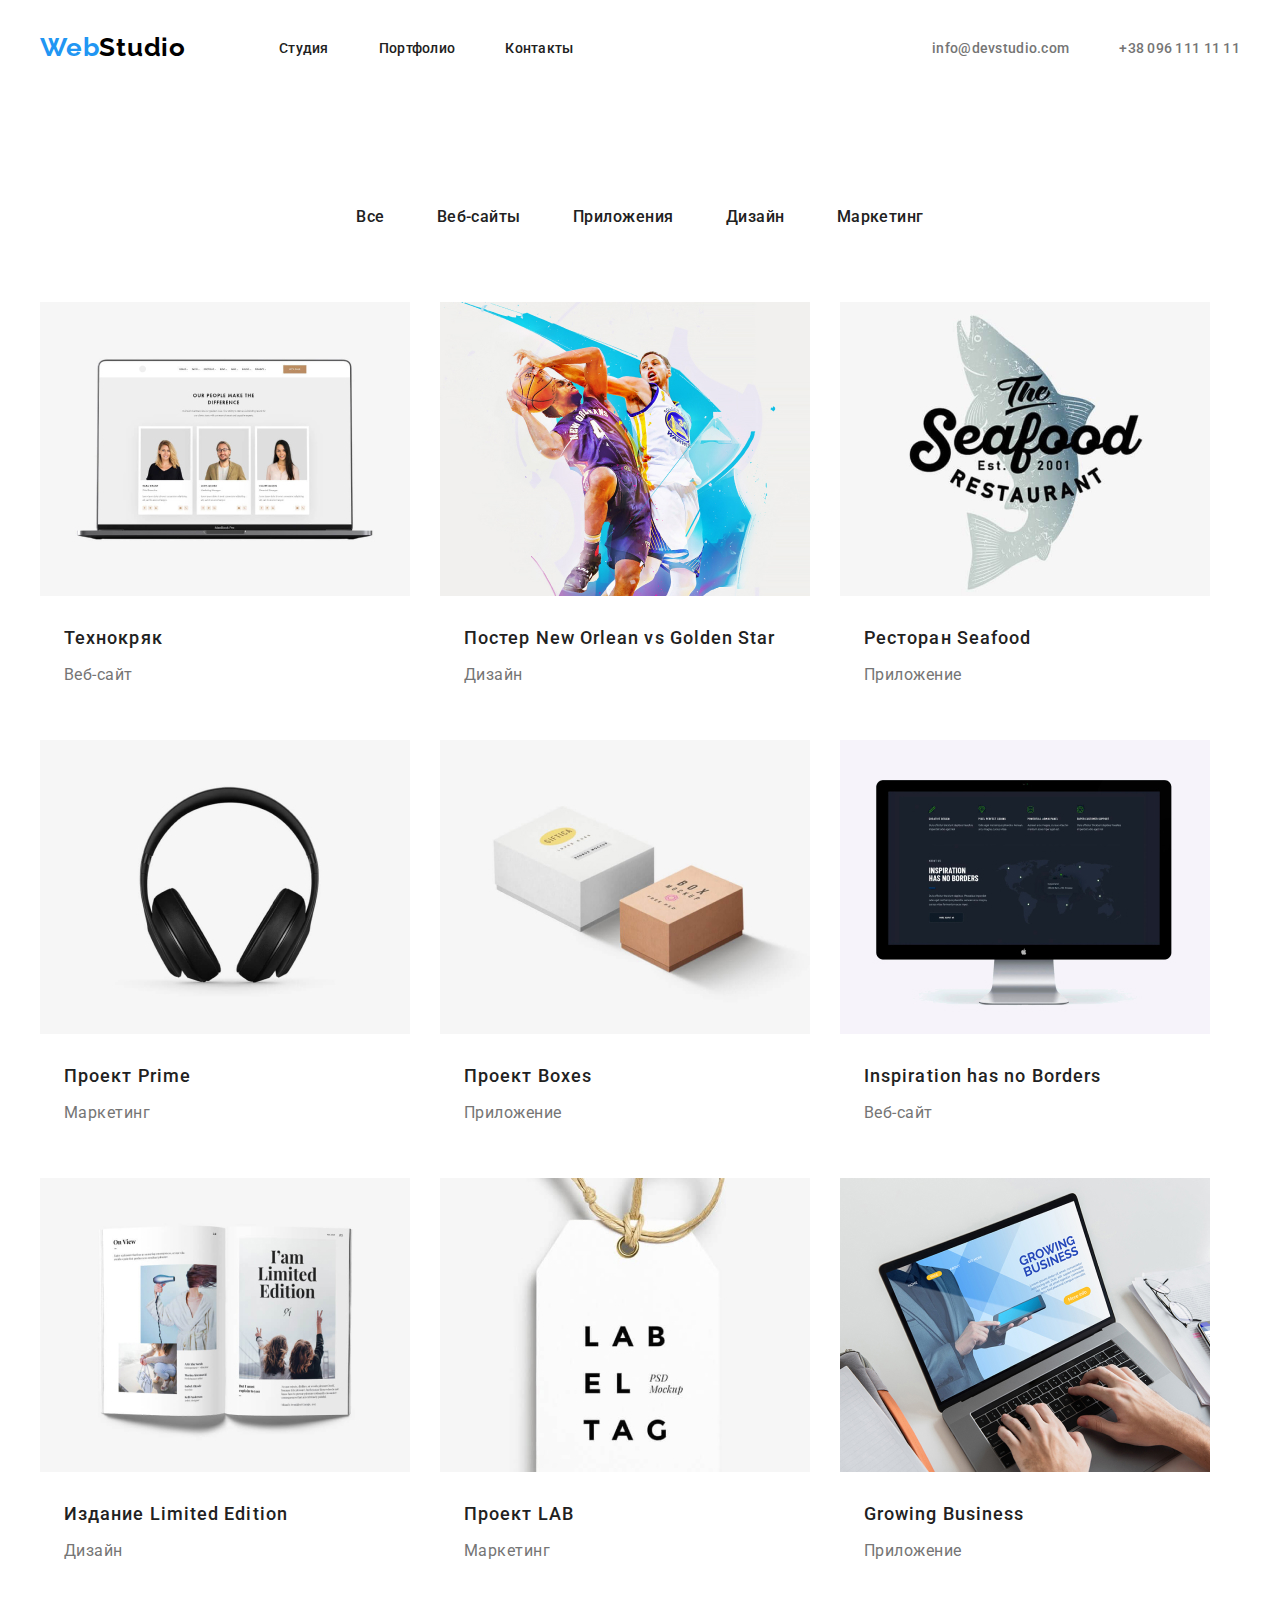
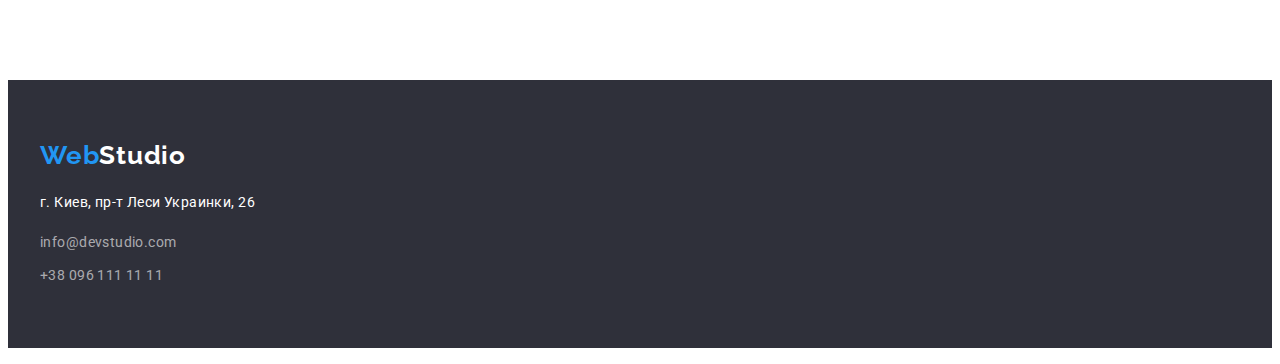
==== portfolio.html @ b4b5eb84 "Start" ====
<!DOCTYPE html>
<html lang="ru">

<head>
    <meta charset="UTF-8">
    <meta name="viewport" content="width=device-width, initial-scale=1.0">
    <title>Портфолио</title>
<link rel="preconnect" href="https://fonts.gstatic.com">
<link rel="preconnect" href="https://fonts.gstatic.com">
<link href="https://fonts.googleapis.com/css2?family=Raleway:wght@700&family=Roboto:wght@400;500;700;900&display=swap"
    rel="stylesheet">
<link rel="stylesheet" href="https://cdnjs.cloudflare.com/ajax/libs/modern-normalize/1.0.0/modern-normalize.min.css"
    integrity="sha512-ISS7cAi1PEhQ8jnbJpJZMd29NlhNj4AWYyLOSp2CE/CsHxTCu+r+t0D2yoJudVrd0/8fTVPUVDzY5Tvli75u/g=="
    crossorigin="anonymous" />
<link rel="stylesheet" href="./style.css">
</head>
<body>
    <header class="header">
        <div class="container">
        <!--logo-->
        <nav class="navigation">
            <a class="logo" lang="en" href="./index.html"><span class="logo-blue">Web</span>Studio</a>
            <ul class="nav-list">
                <li class="nav-list-item list">
                    <a class="nav-list-link link" href="./index.html">Студия</a>
                </li>
                <li class="nav-list-item list">
                    <a class="nav-list-link link" href="./portfolio.html">Портфолио</a>
                </li>
                <li class="nav-list-item list">
                    <a class="nav-list-link link" href="#">Контакты</a>
                </li>
            </ul>
        </nav>
        <!--contacts top-->
        <a class="contacts-list-link link mail" href="mailto:info@devstudio.com">info@devstudio.com</a>
        <a class="contacts-list-link link tel" href="tel:+380961111111">+38 096 111 11 11</a>
        </div>
    </header>
    <main>      
        <section class="section-portfolio">
            <div class="container">
            <!--Navigation-portfolio-->
            <ul class="portfolio-nav-list list">
                <li class="portfolio-nav-list-item">
                    <button class="nav-portfolio-btn">Все</button>
                </li>
                <li class="portfolio-nav-list-item">
                    <button class="nav-portfolio-btn">Веб-сайты</button>
                </li>
                <li class="portfolio-nav-list-item">
                    <button class="nav-portfolio-btn">Приложения</button>
                </li>
                <li class="portfolio-nav-list-item">
                    <button class="nav-portfolio-btn">Дизайн</button>
                </li>
                <li class="portfolio-nav-list-item">
                    <button class="nav-portfolio-btn">Маркетинг</button>
                </li>
            </ul>
            <!--img-links-portfolio-->
            <ul class="porfolio-img-list list">
                <li class="portfolio-img-list-item">
                    <a class="portfolio-img-links" href="#"><img width="370" height="294" src="./images_portfolio/img.jpg" alt="Технокряк"></a>
                    <p class="project-tittle">Технокряк</p>
                    <p class="project-mini-desc">Веб-сайт</p>
                </li>
               <li class="portfolio-img-list-item">
                    <a class="portfolio-img-links" href="#"><img width="370" height="294" src="./images_portfolio/img-1.jpg" alt="Постер New Orlean vs Golden Star"></a>
                    <p class="project-tittle">Постер New Orlean vs Golden Star</p>
                    <p class="project-mini-desc">Дизайн</p>
                </li>
               <li class="portfolio-img-list-item">
                    <a class="portfolio-img-links" href="#"><img width="370" height="294" src="./images_portfolio/img-2.jpg" alt="Ресторан Seafood"></a>
                    <p class="project-tittle" >Ресторан Seafood</p>
                    <p class="project-mini-desc">Приложение</p>
                </li>
               <li class="portfolio-img-list-item">
                    <a class="portfolio-img-links" href="#"><img width="370" height="294" src="./images_portfolio/img-3.jpg" alt="Проект Prime"></a>
                    <p class="project-tittle" >Проект Prime</p>
                    <p class="project-mini-desc">Маркетинг</p>
                </li>
               <li class="portfolio-img-list-item">
                    <a class="portfolio-img-links" href="#"><img width="370" height="294" src="./images_portfolio/img-4.jpg" alt="Проект Boxes"></a>
                    <p class="project-tittle" >Проект Boxes</p>
                    <p class="project-mini-desc">Приложение</p>
                </li>
               <li class="portfolio-img-list-item">
                    <a class="portfolio-img-links" href="#"><img width="370" height="294" src="./images_portfolio/img-5.jpg" alt="Inspiration has no Borders"></a>
                    <p class="project-tittle" >Inspiration has no Borders</p>
                    <p class="project-mini-desc">Веб-сайт</p>
                </li>
               <li class="portfolio-img-list-item">
                    <a class="portfolio-img-links" href="#"><img width="370" height="294" src="./images_portfolio/img-6.jpg" alt="Издание Limited Edition"></a>
                    <p class="project-tittle" >Издание Limited Edition</p>
                    <p class="project-mini-desc">Дизайн</p>
                </li>
               <li class="portfolio-img-list-item">
                    <a class="portfolio-img-links" href="#"><img width="370" height="294" src="./images_portfolio/img-7.jpg" alt="Проект LAB"></a>
                    <p class="project-tittle" >Проект LAB</p>
                    <p class="project-mini-desc">Маркетинг</p>
                </li>
               <li class="portfolio-img-list-item">
                    <a class="portfolio-img-links" href="#"><img width="370" height="294" src="./images_portfolio/img-8.jpg" alt="Growing Business"></a>
                    <p class="project-tittle" >Growing Business</p>
                    <p class="project-mini-desc">Приложение</p>
                </li>
           </ul>
        </div>
        </section>
    </main>
    <footer class="footer">
        <div class="container">
        <!--logo-->
        <a class="logo logo-on-black" lang="en" href="index.html"><span class="logo-blue">Web</span>Studio</a>
        <address class="adress">
            <a class="adress" target="_blank" href="https://goo.gl/maps/gsi33htadUd1G5fJ9">г. Киев, пр-т Леси Украинки,
                26</a>
        </address>
        <!--contacts-->
        <ul class="list">
            <li class="contacts-footer-item"><a class="contacts-footer-link link" href="mailto:info@devstudio.com">info@devstudio.com</a></li>
            <li class="contacts-footer-item"><a class="contacts-footer-link link" href="tel:+380961111111">+38 096 111 11 11</a></li>
        </ul>
        </div>
    </footer>
    </body>
    </html>
---- style.css ----
body {
  font-family: "Raleway", sans-serif;
  font-family: "Roboto", sans-serif;
}

.container {
  width: 1200px;
  margin: 0 auto;
  padding: 0 15px;
}

.list {
  list-style-type: none; /* Убираем маркеры */
}

.link {
  text-decoration: none;
}

ul {
  margin-left: 0; /* Отступ слева в браузере IE и Opera */
  padding-left: 0; /* Отступ слева в браузере Firefox, Safari, Chrome */
}

.logo {
  font-family: Raleway;
  font-style: normal;
  font-weight: 700;
  font-size: 26px;
  line-height: 1.192;
  /* identical to box height */

  letter-spacing: 0.03em;
  text-decoration: none;
  color: #000000;
}

.logo-blue {
  font-family: Raleway;
  font-style: normal;
  font-weight: 700;
  font-size: 26px;
  line-height: 1.192;
  /* identical to box height */

  letter-spacing: 0.03em;
  color: #2196f3;
  text-decoration: none;
}

/* HEADER */

.nav-list-link {
  text-decoration: none;
  font-family: Roboto;
  font-style: normal;
  font-weight: 500;
  font-size: 14px;
  line-height: 1.142;
  letter-spacing: 0.02em;

  color: #212121;
}

.nav-list-link:hover,
.nav-list-link:focus {
  color: #2196f3;
}

.contacts-list-link {
  text-decoration: none;
  font-family: Roboto;
  font-style: normal;
  font-weight: 500;
  font-size: 14px;
  line-height: 1.142;
  letter-spacing: 0.02em;

  color: #757575;
}

.contacts-list-link:hover,
.contacts-list-link:focus {
  color: #2196f3;
}

.logo {
  padding-top: 24px;
  padding-bottom: 25px;
}

.header .container {
  display: flex;
  align-items: center;
}

.navigation {
  display: flex;
  align-items: center;
}
.logo {
  margin-right: 93px;
}

.nav-list {
  display: flex;
  align-items: center;
}

.nav-list-item:not(:last-child) {
  margin-right: 50px;
}

.tel {
  margin-left: 50px;
  margin-right: 0px;
}

.mail {
  margin-left: auto;
}

/* END HEADER */

/* FOOTER */

.footer {
  background: #2f303a;
}

.logo-on-black {
  color: #ffffff;
  padding-top: 60px;
  padding-bottom: 20px;
  display: block;
}

.adress {
  text-decoration: none;
  font-family: Roboto;
  font-style: normal;
  font-weight: normal;
  font-size: 14px;
  line-height: 1.714;
  /* or 171% */

  letter-spacing: 0.03em;

  color: #ffffff;
}

.contacts-footer-link {
  text-decoration: none;
  font-family: Roboto;
  font-style: normal;
  font-weight: normal;
  font-size: 14px;
  line-height: 1.714;
  /* or 171% */

  letter-spacing: 0.03em;

  color: rgba(255, 255, 255, 0.6);
}

.adress {
  margin-bottom: 9px;
  display: block;
}

.contacts-footer-item:not(:last-child) {
  margin-bottom: 9px;
}

.contacts-footer-item:last-child {
  padding-bottom: 60px;
}

/*  END FOOTER */

/* Portfolio page */

/* Portfolio section navigation */

.nav-portfolio-btn {
  font-family: Roboto;
  font-style: normal;
  font-weight: 500;
  font-size: 16px;
  line-height: 1.625;
  /* identical to box height, or 162% */

  text-align: center;
  letter-spacing: 0.03em;

  color: #212121;
  border: none;
  background-color: transparent;
  cursor: pointer;

  padding: 6px 22px;
  margin-top: 94px;
  margin-bottom: 50px;
}

.nav-portfolio-btn:hover,
.nav-portfolio-btn:focus {
  color: #ffffff;
  background: #2196f3;
  /* shadow-middle */

  box-shadow: 0px 3px 1px rgba(0, 0, 0, 0.1), 0px 1px 2px rgba(0, 0, 0, 0.08),
    0px 2px 2px rgba(0, 0, 0, 0.12);
  border-radius: 4px;
}

.portfolio-nav-list {
  display: flex;
  justify-content: center;
}

.portfolio-nav-list-item:not(:last-child) {
  margin-right: 8px;
}

/* End portfolio section navigation */

/* img-links-portfolio */

.porfolio-img-list {
  display: flex;
  flex-wrap: wrap;
  margin: -15px;
}

.portfolio-img-list-item {
  margin: 15px;
}

.project-tittle {
  font-family: Roboto;
  font-style: normal;
  font-weight: 500;
  font-size: 18px;
  line-height: 2;
  /* identical to box height, or 200% */

  letter-spacing: 0.06em;

  color: #212121;

  margin: 20px 24px 4px;
}

.project-mini-desc {
  font-family: Roboto;
  font-style: normal;
  font-weight: 400;
  font-size: 16px;
  line-height: 1.875;
  /* identical to box height, or 187% */

  letter-spacing: 0.03em;

  color: #757575;

  margin: 0 24px 20px;
}

.section-portfolio {
  margin-bottom: 94px;
}

/* End img-links-portfolio */

/* End Portfolio page */

/* Main page */

/* HERO */

.section-hero {
  background: #2f303a;
  height: 600px;
}

.hero-tittle {
  font-family: Roboto;
  font-style: normal;
  font-weight: 900;
  font-size: 44px;
  line-height: 1.363;
  /* or 136% */

  text-align: center;
  letter-spacing: 0.06em;
  text-transform: uppercase;

  color: #ffffff;

  width: 696px;
}

.section-hero .container {
  display: flex;
  align-items: center;
  flex-direction: column;
  height: 600px;
  justify-content: center;
}

.hero-btn {
  font-family: Roboto;
  font-style: normal;
  font-weight: 700;
  font-size: 16px;
  line-height: 1.875;
  /* identical to box height, or 187% */

  display: flex;
  align-items: center;
  text-align: center;
  letter-spacing: 0.06em;

  color: #ffffff;

  padding: 10px 32px;

  background: #f5f4fa;
  border-radius: 4px;
  cursor: pointer;
  border: transparent;

  background: #2196f3;
  box-shadow: 0px 4px 4px rgba(0, 0, 0, 0.15);
  border-radius: 4px;
}

/* END HERO */

/* Properties */

.properties-list {
  display: flex;
  margin: -15px;
}

.properties-list-item {
  margin: 15px;
  width: 270px;
  padding-top: 94px;
  padding-bottom: 94px;
}
.prop-tittle {
  font-family: Roboto;
  font-style: normal;
  font-weight: bold;
  font-size: 14px;
  line-height: 1.142;
  letter-spacing: 0.03em;
  text-transform: uppercase;

  color: #212121;
}

.prop-desc {
  font-family: Roboto;
  font-style: normal;
  font-weight: normal;
  font-size: 14px;
  line-height: 1.714;
  /* or 171% */

  letter-spacing: 0.03em;

  color: #757575;
}

/* End Properties */

/* What we are doing */

.what-we-are-doing-list {
  display: flex;
  margin: -15px;
}

.tittle {
  font-family: Roboto;
  font-style: normal;
  font-weight: 700;
  font-size: 36px;
  line-height: 1.166;
  text-align: center;
  letter-spacing: 0.03em;

  color: #212121;
}

.what-we-are-doing-tittle {
  padding-bottom: 50px;
}

.what-we-are-doing-item {
  margin: 15px;
}

/* End What we are doing */

/* Our team */

.our-team-tittle {
  padding-top: 188px;
  padding-bottom: 50px;
}

.our-team-list {
  display: flex;
  margin: -15px -15px 79px -15px;
}

.our-team-list-item {
  margin: 15px;

  background: #ffffff;
  /* material shadow v1 */

  box-shadow: 0px 1px 3px rgba(0, 0, 0, 0.12), 0px 1px 1px rgba(0, 0, 0, 0.14),
    0px 2px 1px rgba(0, 0, 0, 0.2);
  border-radius: 0px 0px 4px 4px;
}

.people-name {
  font-family: Roboto;
  font-style: normal;
  font-weight: 500;
  font-size: 16px;
  line-height: 1.187;
  /* identical to box height */

  text-align: center;
  letter-spacing: 0.03em;

  color: #212121;

  padding-top: 30px;
  padding-bottom: 10px;
}

.people-desc {
  font-family: Roboto;
  font-style: normal;
  font-weight: 500;
  font-size: 16px;
  line-height: 1.187;
  /* identical to box height */

  text-align: center;
  letter-spacing: 0.03em;

  color: #757575;

  padding-bottom: 30px;
}

/* End Our team */

/* End Main page */
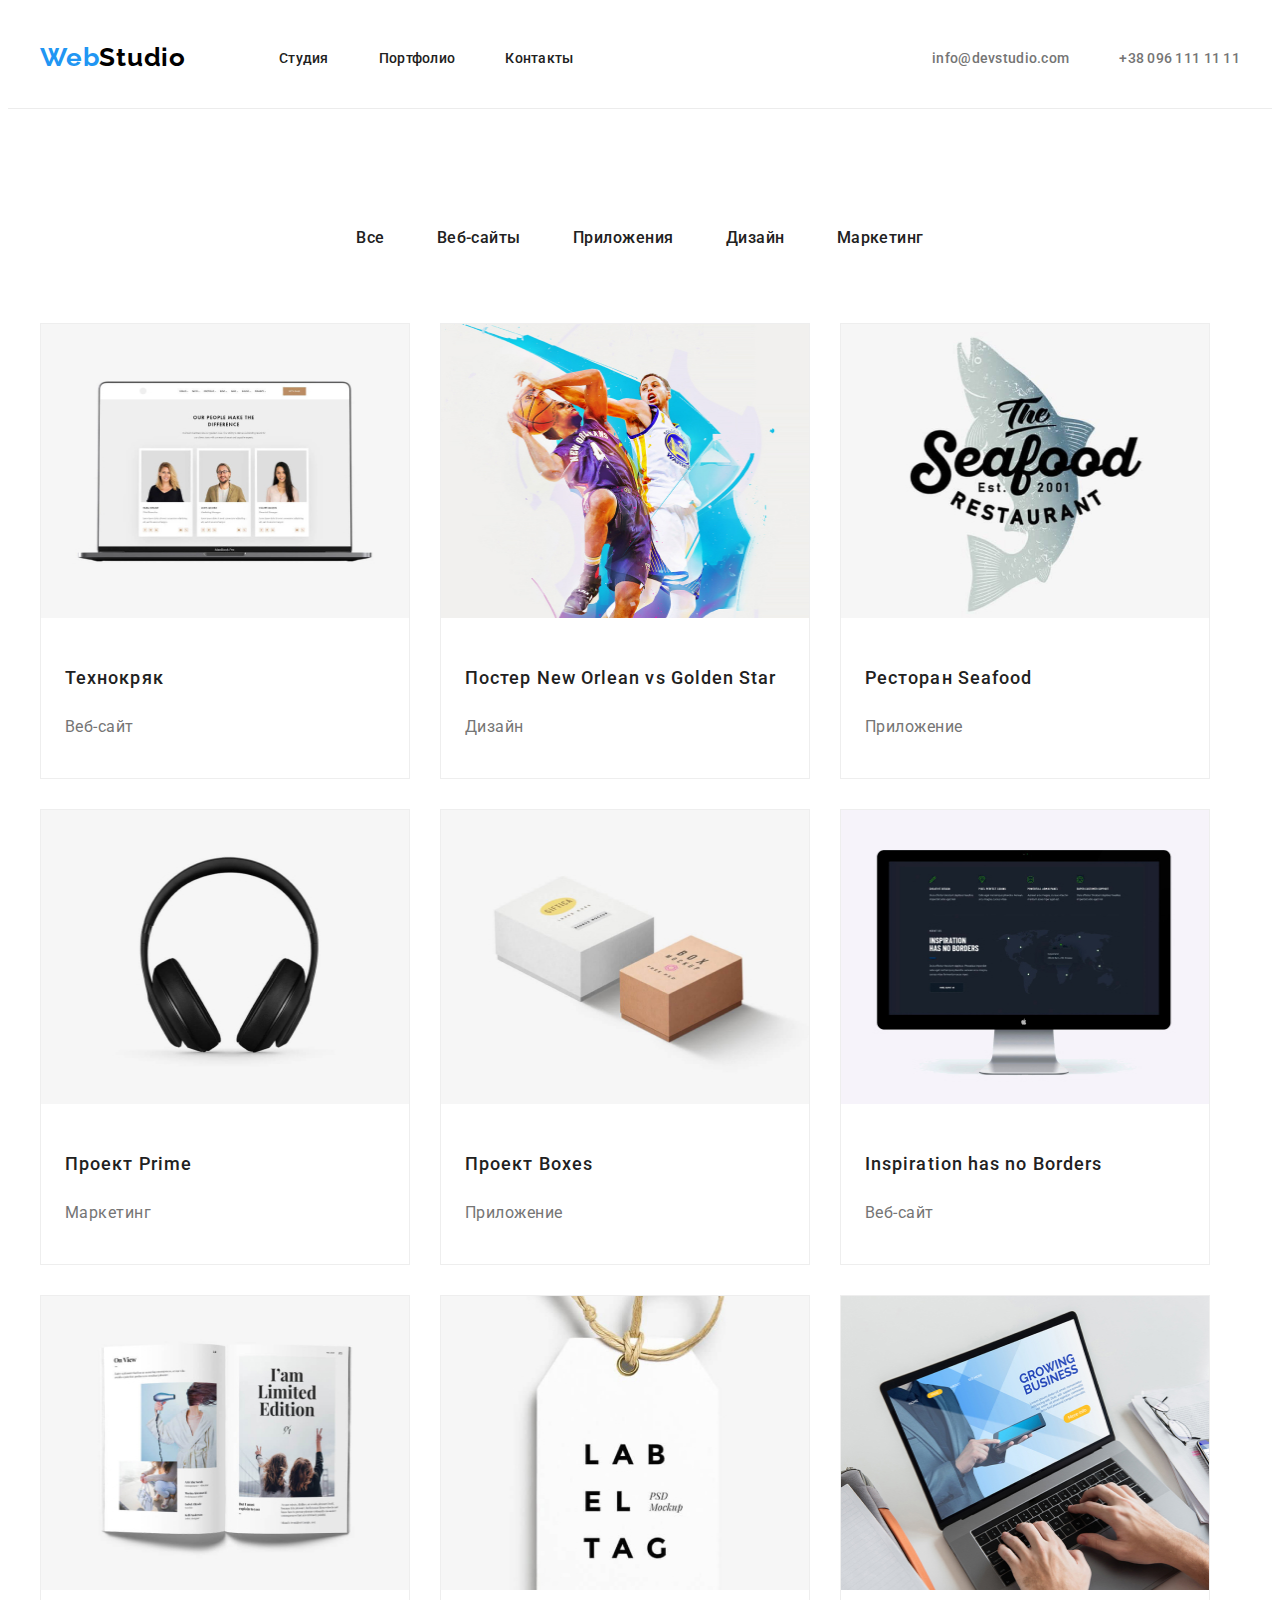
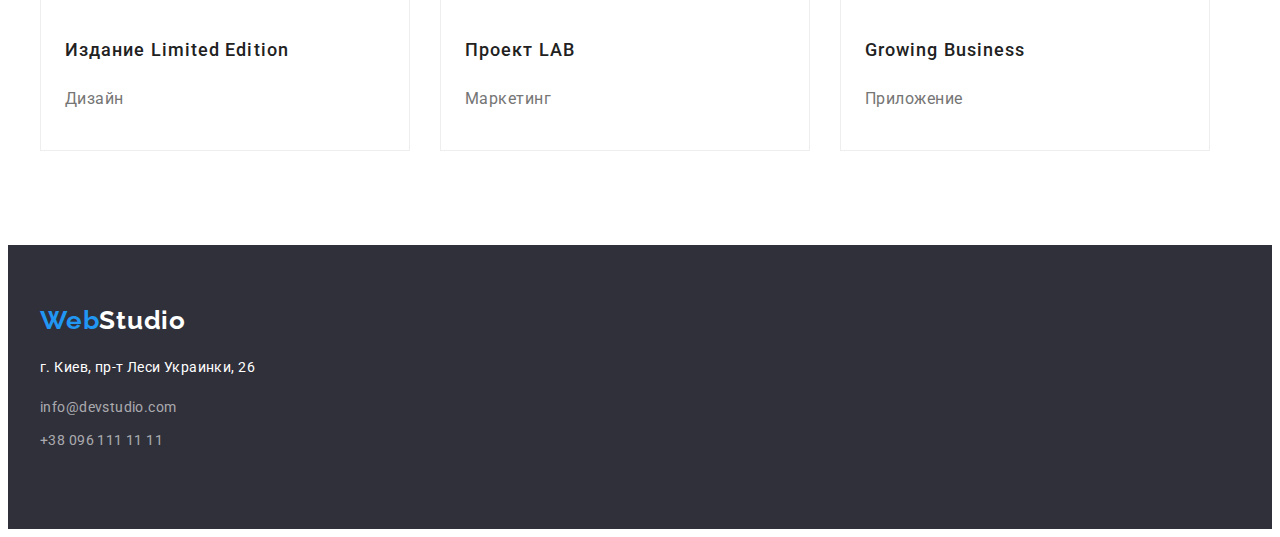
==== commit 550e3b7a: "start oafter resumbited 3rd HW" ====
--- a/portfolio.html
+++ b/portfolio.html
@@ -61,49 +61,67 @@
             <!--img-links-portfolio-->
             <ul class="porfolio-img-list list">
                 <li class="portfolio-img-list-item">
-                    <a class="portfolio-img-links" href="#"><img width="370" height="294" src="./images_portfolio/img.jpg" alt="Технокряк"></a>
-                    <p class="project-tittle">Технокряк</p>
-                    <p class="project-mini-desc">Веб-сайт</p>
+                    <a class="portfolio-img-links" href="#"><img width="368" height="294" src="./images_portfolio/img.jpg" alt="Технокряк"></a>
+                    <div class="project-box">
+                        <p class="project-tittle">Технокряк</p>
+                        <p class="project-mini-desc">Веб-сайт</p>
+                    </div>
                 </li>
                <li class="portfolio-img-list-item">
-                    <a class="portfolio-img-links" href="#"><img width="370" height="294" src="./images_portfolio/img-1.jpg" alt="Постер New Orlean vs Golden Star"></a>
-                    <p class="project-tittle">Постер New Orlean vs Golden Star</p>
-                    <p class="project-mini-desc">Дизайн</p>
+                    <a class="portfolio-img-links" href="#"><img width="368" height="294" src="./images_portfolio/img-1.jpg" alt="Постер New Orlean vs Golden Star"></a>
+                    <div class="project-box">
+                        <p class="project-tittle">Постер New Orlean vs Golden Star</p>
+                        <p class="project-mini-desc">Дизайн</p>
+                    </div>
                 </li>
                <li class="portfolio-img-list-item">
-                    <a class="portfolio-img-links" href="#"><img width="370" height="294" src="./images_portfolio/img-2.jpg" alt="Ресторан Seafood"></a>
-                    <p class="project-tittle" >Ресторан Seafood</p>
-                    <p class="project-mini-desc">Приложение</p>
+                    <a class="portfolio-img-links" href="#"><img width="368" height="294" src="./images_portfolio/img-2.jpg" alt="Ресторан Seafood"></a>
+                    <div class="project-box">
+                        <p class="project-tittle" >Ресторан Seafood</p>
+                        <p class="project-mini-desc">Приложение</p>
+                    </div>
                 </li>
                <li class="portfolio-img-list-item">
-                    <a class="portfolio-img-links" href="#"><img width="370" height="294" src="./images_portfolio/img-3.jpg" alt="Проект Prime"></a>
-                    <p class="project-tittle" >Проект Prime</p>
-                    <p class="project-mini-desc">Маркетинг</p>
+                    <a class="portfolio-img-links" href="#"><img width="368" height="294" src="./images_portfolio/img-3.jpg" alt="Проект Prime"></a>
+                    <div class="project-box"> 
+                        <p class="project-tittle" >Проект Prime</p>
+                        <p class="project-mini-desc">Маркетинг</p>
+                    </div>
                 </li>
                <li class="portfolio-img-list-item">
-                    <a class="portfolio-img-links" href="#"><img width="370" height="294" src="./images_portfolio/img-4.jpg" alt="Проект Boxes"></a>
-                    <p class="project-tittle" >Проект Boxes</p>
-                    <p class="project-mini-desc">Приложение</p>
+                    <a class="portfolio-img-links" href="#"><img width="368" height="294" src="./images_portfolio/img-4.jpg" alt="Проект Boxes"></a>
+                    <div class="project-box">
+                        <p class="project-tittle" >Проект Boxes</p>
+                        <p class="project-mini-desc">Приложение</p>
+                    </div>
                 </li>
                <li class="portfolio-img-list-item">
-                    <a class="portfolio-img-links" href="#"><img width="370" height="294" src="./images_portfolio/img-5.jpg" alt="Inspiration has no Borders"></a>
-                    <p class="project-tittle" >Inspiration has no Borders</p>
-                    <p class="project-mini-desc">Веб-сайт</p>
+                    <a class="portfolio-img-links" href="#"><img width="368" height="294" src="./images_portfolio/img-5.jpg" alt="Inspiration has no Borders"></a>
+                    <div class="project-box">
+                        <p class="project-tittle" >Inspiration has no Borders</p>
+                        <p class="project-mini-desc">Веб-сайт</p>
+                    </div>
                 </li>
                <li class="portfolio-img-list-item">
-                    <a class="portfolio-img-links" href="#"><img width="370" height="294" src="./images_portfolio/img-6.jpg" alt="Издание Limited Edition"></a>
-                    <p class="project-tittle" >Издание Limited Edition</p>
-                    <p class="project-mini-desc">Дизайн</p>
+                    <a class="portfolio-img-links" href="#"><img width="368" height="294" src="./images_portfolio/img-6.jpg" alt="Издание Limited Edition"></a>
+                    <div class="project-box">
+                        <p class="project-tittle" >Издание Limited Edition</p>
+                        <p class="project-mini-desc">Дизайн</p>
+                    </div>
                 </li>
                <li class="portfolio-img-list-item">
-                    <a class="portfolio-img-links" href="#"><img width="370" height="294" src="./images_portfolio/img-7.jpg" alt="Проект LAB"></a>
-                    <p class="project-tittle" >Проект LAB</p>
-                    <p class="project-mini-desc">Маркетинг</p>
+                    <a class="portfolio-img-links" href="#"><img width="368" height="294" src="./images_portfolio/img-7.jpg" alt="Проект LAB"></a>
+                    <div class="project-box">
+                        <p class="project-tittle" >Проект LAB</p>
+                        <p class="project-mini-desc">Маркетинг</p>
+                    </div>
                 </li>
                <li class="portfolio-img-list-item">
-                    <a class="portfolio-img-links" href="#"><img width="370" height="294" src="./images_portfolio/img-8.jpg" alt="Growing Business"></a>
-                    <p class="project-tittle" >Growing Business</p>
-                    <p class="project-mini-desc">Приложение</p>
+                    <a class="portfolio-img-links" href="#"><img width="368" height="294" src="./images_portfolio/img-8.jpg" alt="Growing Business"></a>
+                    <div class="project-box">
+                        <p class="project-tittle" >Growing Business</p>
+                        <p class="project-mini-desc">Приложение</p>
+                    </div>
                 </li>
            </ul>
         </div>
--- a/style.css
+++ b/style.css
@@ -84,14 +84,15 @@
   color: #2196f3;
 }
 
-.logo {
+.header .container {
+  display: flex;
+  align-items: center;
+}
+
+.header {
   padding-top: 24px;
   padding-bottom: 25px;
-}
-
-.header .container {
-  display: flex;
-  align-items: center;
+  border-bottom: 1px solid #ececec;
 }
 
 .navigation {
@@ -126,11 +127,12 @@
 
 .footer {
   background: #2f303a;
+  padding-top: 60px;
+  padding-bottom: 60px;
 }
 
 .logo-on-black {
   color: #ffffff;
-  padding-top: 60px;
   padding-bottom: 20px;
   display: block;
 }
@@ -172,15 +174,16 @@
   margin-bottom: 9px;
 }
 
-.contacts-footer-item:last-child {
-  padding-bottom: 60px;
-}
-
 /*  END FOOTER */
 
 /* Portfolio page */
 
 /* Portfolio section navigation */
+
+.section-portfolio {
+  padding-top: 94px;
+  padding-bottom: 94px;
+}
 
 .nav-portfolio-btn {
   font-family: Roboto;
@@ -199,7 +202,6 @@
   cursor: pointer;
 
   padding: 6px 22px;
-  margin-top: 94px;
   margin-bottom: 50px;
 }
 
@@ -227,6 +229,10 @@
 
 /* img-links-portfolio */
 
+.project-box {
+  padding: 20px 24px;
+}
+
 .porfolio-img-list {
   display: flex;
   flex-wrap: wrap;
@@ -235,6 +241,9 @@
 
 .portfolio-img-list-item {
   margin: 15px;
+  border: 1px solid #eeeeee;
+  box-sizing: border-box;
+  width: 370px;
 }
 
 .project-tittle {
@@ -249,7 +258,7 @@
 
   color: #212121;
 
-  margin: 20px 24px 4px;
+  margin-bottom: 4px;
 }
 
 .project-mini-desc {
@@ -263,12 +272,6 @@
   letter-spacing: 0.03em;
 
   color: #757575;
-
-  margin: 0 24px 20px;
-}
-
-.section-portfolio {
-  margin-bottom: 94px;
 }
 
 /* End img-links-portfolio */
@@ -340,6 +343,11 @@
 
 /* Properties */
 
+.our-properties {
+  padding-top: 94px;
+  padding-bottom: 94px;
+}
+
 .properties-list {
   display: flex;
   margin: -15px;
@@ -348,8 +356,6 @@
 .properties-list-item {
   margin: 15px;
   width: 270px;
-  padding-top: 94px;
-  padding-bottom: 94px;
 }
 .prop-tittle {
   font-family: Roboto;
@@ -379,6 +385,10 @@
 /* End Properties */
 
 /* What we are doing */
+
+.what-we-are-doing {
+  padding-bottom: 94px;
+}
 
 .what-we-are-doing-list {
   display: flex;
@@ -409,14 +419,18 @@
 
 /* Our team */
 
+.our-team {
+  padding-top: 94px;
+  padding-bottom: 94px;
+}
+
 .our-team-tittle {
-  padding-top: 188px;
   padding-bottom: 50px;
 }
 
 .our-team-list {
   display: flex;
-  margin: -15px -15px 79px -15px;
+  margin: -15px;
 }
 
 .our-team-list-item {
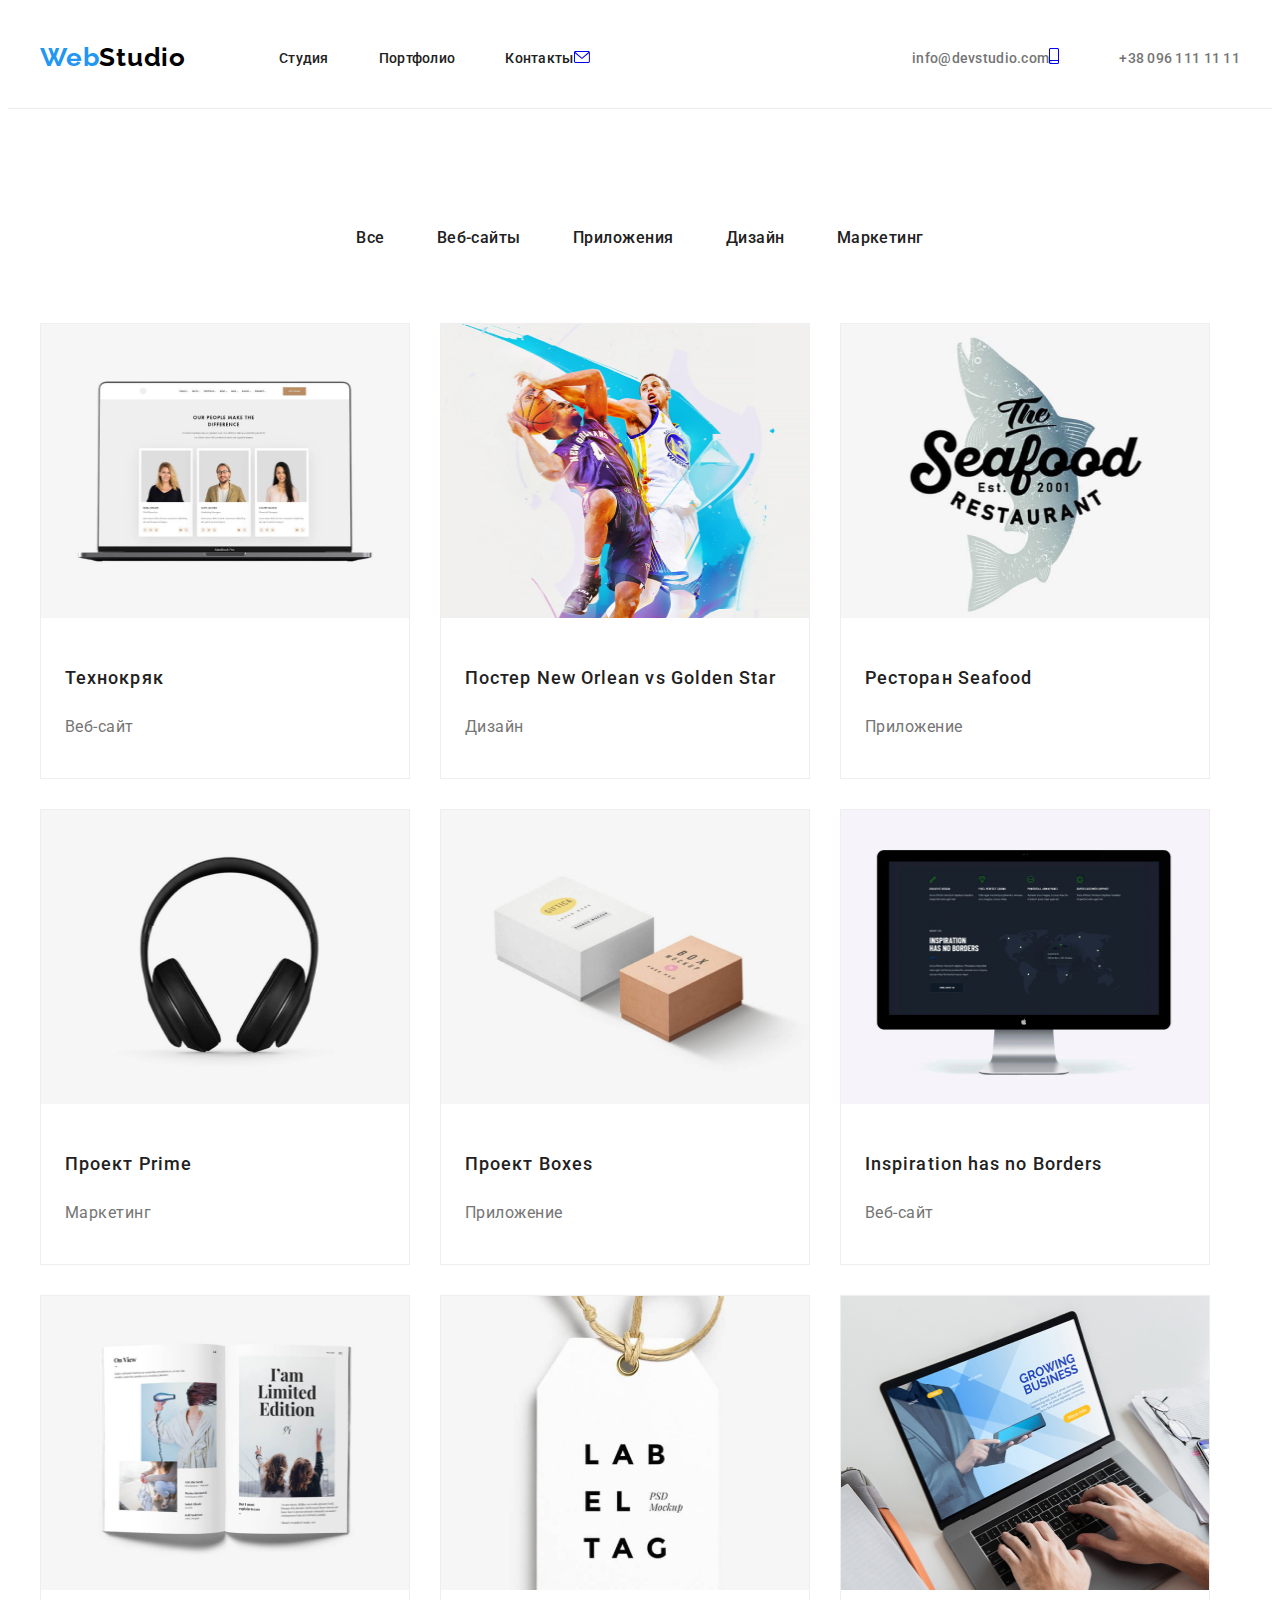
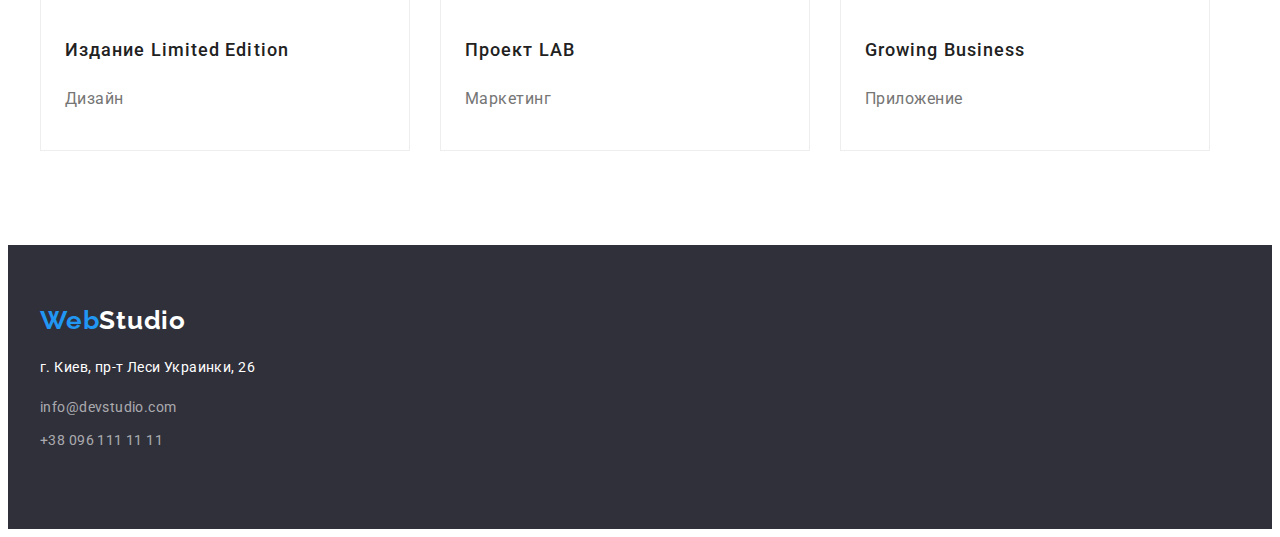
==== commit 6b915ee7: "add tel + add mail + ad socials" ====
--- a/portfolio.html
+++ b/portfolio.html
@@ -17,24 +17,34 @@
 <body>
     <header class="header">
         <div class="container">
-        <!--logo-->
-        <nav class="navigation">
-            <a class="logo" lang="en" href="./index.html"><span class="logo-blue">Web</span>Studio</a>
-            <ul class="nav-list">
-                <li class="nav-list-item list">
-                    <a class="nav-list-link link" href="./index.html">Студия</a>
-                </li>
-                <li class="nav-list-item list">
-                    <a class="nav-list-link link" href="./portfolio.html">Портфолио</a>
-                </li>
-                <li class="nav-list-item list">
-                    <a class="nav-list-link link" href="#">Контакты</a>
-                </li>
-            </ul>
-        </nav>
-        <!--contacts top-->
-        <a class="contacts-list-link link mail" href="mailto:info@devstudio.com">info@devstudio.com</a>
-        <a class="contacts-list-link link tel" href="tel:+380961111111">+38 096 111 11 11</a>
+            <!--logo-->
+            <nav class="navigation">
+                <a class="logo" lang="en" href="./index.html"><span class="logo-blue">Web</span>Studio</a>
+                <ul class="nav-list">
+                    <li class="nav-list-item list">
+                        <a class="nav-list-link link" href="./index.html">Студия</a>
+                    </li>
+                    <li class="nav-list-item list">
+                        <a class="nav-list-link link" href="./portfolio.html">Портфолио</a>
+                    </li>
+                    <li class="nav-list-item list">
+                        <a class="nav-list-link link" href="#">Контакты</a>
+                    </li>
+                </ul>
+            </nav>
+            <!--contacts top-->
+            <a class="contacts-svg-mail-icon link .info-link-mail" href="mailto:info@devstudio.com">
+            <svg class="contacts-svg-mail">
+            <use href="./images/sprite.svg#icon-envelope"></use>
+            </svg>
+            </a>
+            <a class="contacts-list-link link mail" href="mailto:info@devstudio.com">info@devstudio.com</a>
+            <a class="link" href="tel:+380961111111">
+            <svg class="contacts-svg-phone">
+            <use href="./images/sprite.svg#icon-smartphone"></use>
+            </svg>
+            </a>
+            <a class="contacts-list-link link tel" href="tel:+380961111111">+38 096 111 11 11</a>
         </div>
     </header>
     <main>      
--- a/style.css
+++ b/style.css
@@ -22,6 +22,12 @@
   padding-left: 0; /* Отступ слева в браузере Firefox, Safari, Chrome */
 }
 
+a:hover,
+a:focus {
+  color: #2196f3;
+  fill: #2196f3;
+}
+
 .logo {
   font-family: Raleway;
   font-style: normal;
@@ -79,9 +85,10 @@
   color: #757575;
 }
 
-.contacts-list-link:hover,
-.contacts-list-link:focus {
+a:hover,
+a:focus {
   color: #2196f3;
+  fill: #2196f3;
 }
 
 .header .container {
@@ -112,6 +119,26 @@
   margin-right: 50px;
 }
 
+.contact-list {
+  display: flex;
+}
+
+.contacts-svg-mail {
+  width: 16px;
+  height: 12px;
+  margin-right: 10px;
+  margin-left: auto;
+  fill: currentColor;
+}
+
+.contacts-svg-phone {
+  margin-right: 10px;
+
+  fill: currentColor;
+  width: 10px;
+  height: 16px;
+}
+
 .tel {
   margin-left: 50px;
   margin-right: 0px;
@@ -172,6 +199,10 @@
 
 .contacts-footer-item:not(:last-child) {
   margin-bottom: 9px;
+}
+
+.contacts-list {
+  display: flex;
 }
 
 /*  END FOOTER */
@@ -283,8 +314,14 @@
 /* HERO */
 
 .section-hero {
-  background: #2f303a;
+  margin: 0 auto;
+  max-width: 1600px;
+  background: #c4c4c4;
+  background: rgba(47, 48, 58, 0.4);
+  background-image: url(./images/hero.jpg);
   height: 600px;
+  background-repeat: no-repeat;
+  background-position-x: center;
 }
 
 .hero-tittle {
@@ -348,6 +385,12 @@
   padding-bottom: 94px;
 }
 
+.properties-svg {
+  width: 65px;
+  height: 70px;
+  margin: 25px 102px;
+}
+
 .properties-list {
   display: flex;
   margin: -15px;
@@ -444,6 +487,42 @@
   border-radius: 0px 0px 4px 4px;
 }
 
+.social-list {
+  display: flex;
+  align-items: center;
+  justify-content: center;
+  padding-bottom: 30px;
+}
+
+.social-list-link {
+  display: flex;
+  justify-content: center;
+  align-items: center;
+  width: 44px;
+  height: 44px;
+  background-color: #ffffff;
+  border-radius: 50%;
+}
+
+.social-list-item:not(:last-child) {
+  margin-right: 10px;
+}
+
+.social-list-icon {
+  width: 20px;
+  height: 20px;
+}
+
+.social-list-link:hover,
+.social-list-link:focus {
+  background-color: #2196f3;
+}
+
+.social-list-link:hover .social-list-icon,
+.social-list-link:focus .social-list-icon {
+  fill: #ffffff;
+}
+
 .people-name {
   font-family: Roboto;
   font-style: normal;
@@ -473,8 +552,6 @@
   letter-spacing: 0.03em;
 
   color: #757575;
-
-  padding-bottom: 30px;
 }
 
 /* End Our team */
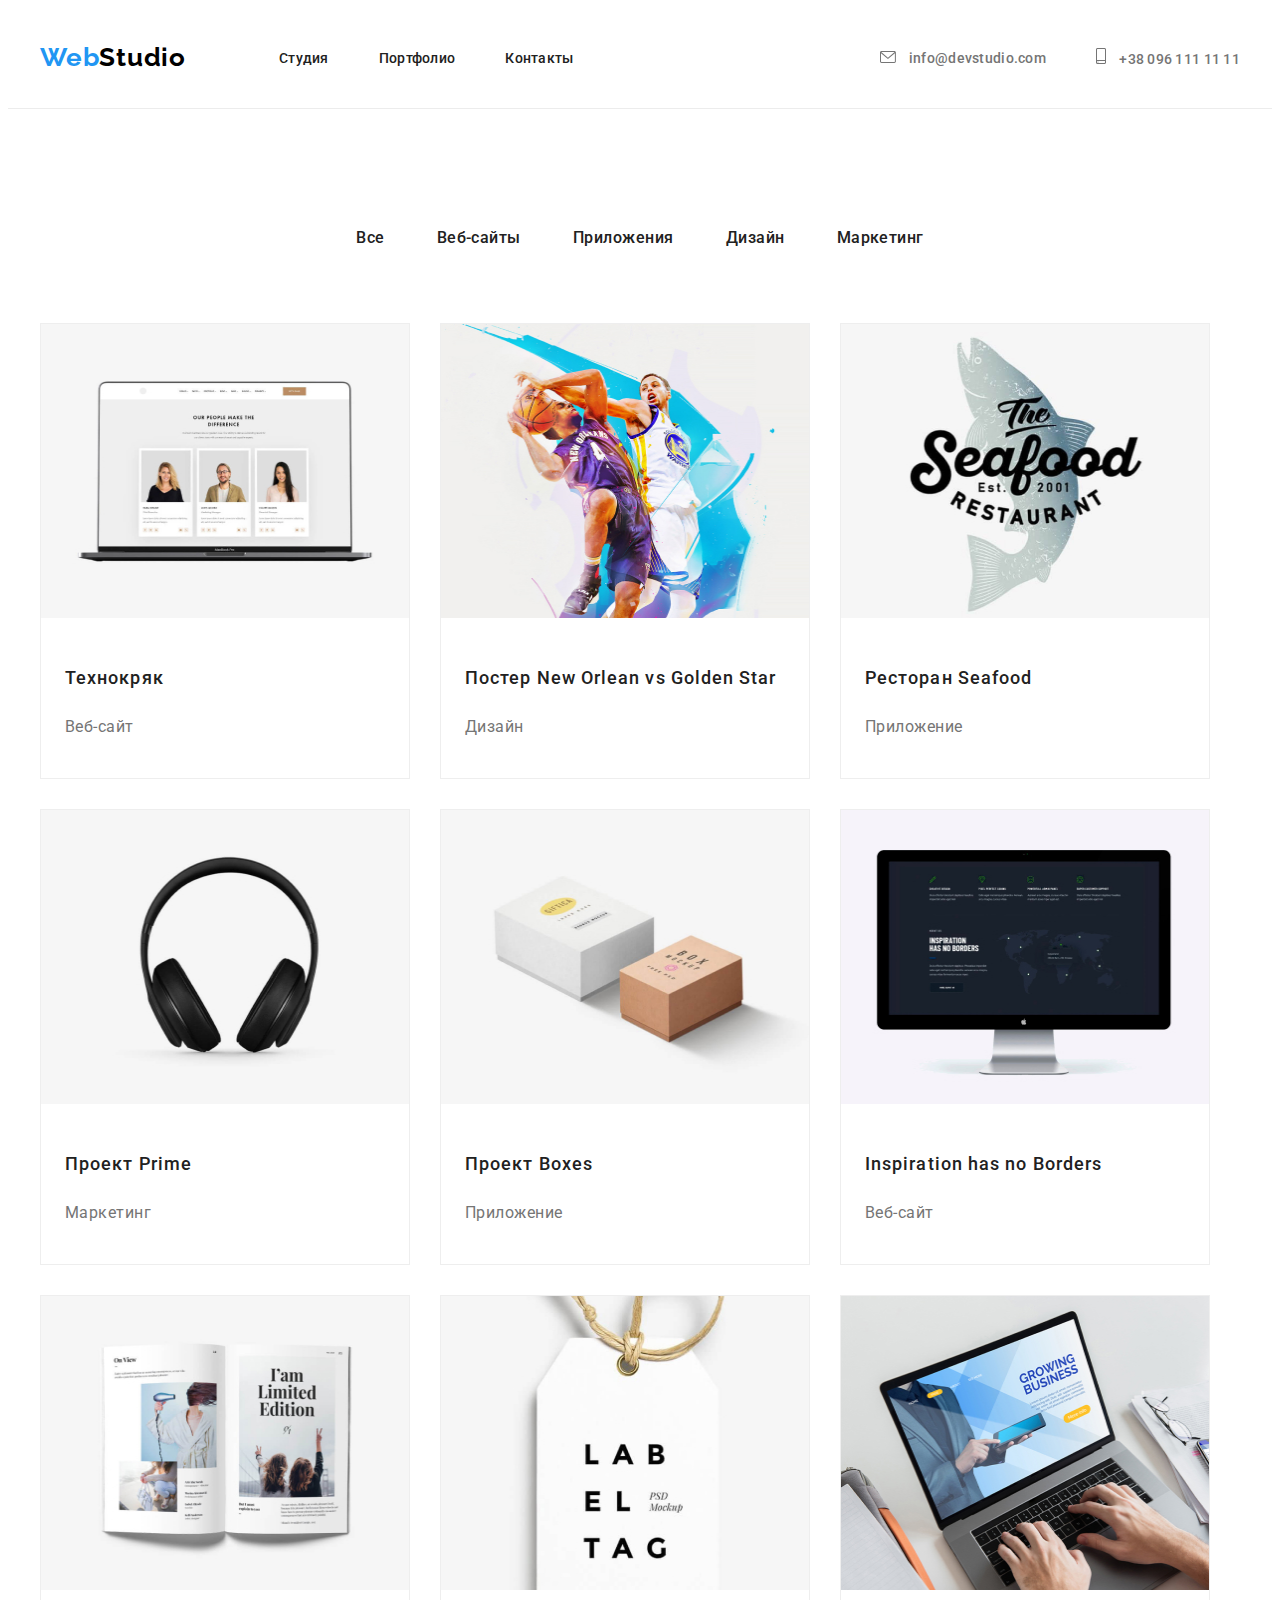
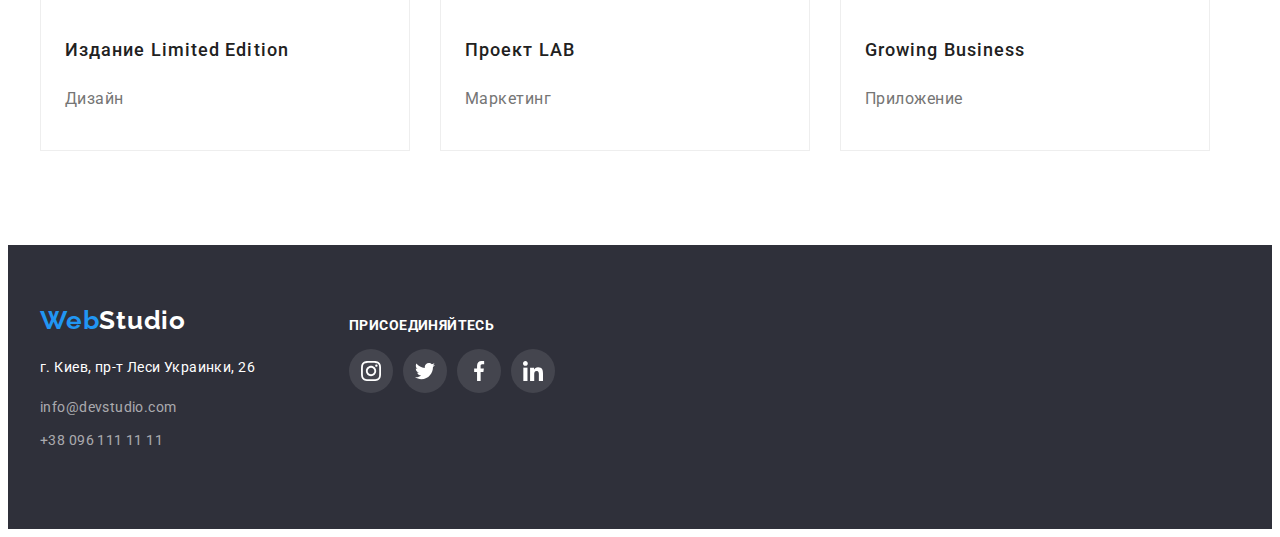
==== commit 5ec7f139: "4th HM done v1" ====
--- a/portfolio.html
+++ b/portfolio.html
@@ -33,18 +33,18 @@
                 </ul>
             </nav>
             <!--contacts top-->
-            <a class="contacts-svg-mail-icon link .info-link-mail" href="mailto:info@devstudio.com">
-            <svg class="contacts-svg-mail">
-            <use href="./images/sprite.svg#icon-envelope"></use>
-            </svg>
+            <a class="contacts-list-link link mail" href="mailto:info@devstudio.com">
+                <svg class="contacts-svg-mail">
+                    <use href="./images/sprite.svg#icon-envelope"></use>
+                </svg>
+                info@devstudio.com
             </a>
-            <a class="contacts-list-link link mail" href="mailto:info@devstudio.com">info@devstudio.com</a>
-            <a class="link" href="tel:+380961111111">
-            <svg class="contacts-svg-phone">
-            <use href="./images/sprite.svg#icon-smartphone"></use>
-            </svg>
+            <a class="contacts-list-link link tel" href="tel:+380961111111">
+                <svg class="contacts-svg-phone">
+                    <use href="./images/sprite.svg#icon-smartphone"></use>
+                </svg>
+                +38 096 111 11 11
             </a>
-            <a class="contacts-list-link link tel" href="tel:+380961111111">+38 096 111 11 11</a>
         </div>
     </header>
     <main>      
@@ -71,67 +71,87 @@
             <!--img-links-portfolio-->
             <ul class="porfolio-img-list list">
                 <li class="portfolio-img-list-item">
-                    <a class="portfolio-img-links" href="#"><img width="368" height="294" src="./images_portfolio/img.jpg" alt="Технокряк"></a>
-                    <div class="project-box">
+                    <a class="portfolio-img-links link" href="#"><img width="368" height="294" src="./images_portfolio/img.jpg" alt="Технокряк">
+                        <div class="project-box">
+                            <p class="project-tittle">Технокряк</p>
+                            <p class="project-mini-desc">Веб-сайт</p>
+                        </div>
+                    </a>
+                    <!--<div class="project-box">
                         <p class="project-tittle">Технокряк</p>
                         <p class="project-mini-desc">Веб-сайт</p>
-                    </div>
-                </li>
-               <li class="portfolio-img-list-item">
-                    <a class="portfolio-img-links" href="#"><img width="368" height="294" src="./images_portfolio/img-1.jpg" alt="Постер New Orlean vs Golden Star"></a>
+                    </div>-->
+                </li>
+               <li class="portfolio-img-list-item">
+                    <a class="portfolio-img-links link" href="#"><img width="368" height="294" src="./images_portfolio/img-1.jpg" alt="Постер New Orlean vs Golden Star">
                     <div class="project-box">
                         <p class="project-tittle">Постер New Orlean vs Golden Star</p>
                         <p class="project-mini-desc">Дизайн</p>
                     </div>
-                </li>
-               <li class="portfolio-img-list-item">
-                    <a class="portfolio-img-links" href="#"><img width="368" height="294" src="./images_portfolio/img-2.jpg" alt="Ресторан Seafood"></a>
-                    <div class="project-box">
-                        <p class="project-tittle" >Ресторан Seafood</p>
+                    </a>
+                   
+                </li>
+               <li class="portfolio-img-list-item">
+                    <a class="portfolio-img-links link" href="#"><img width="368" height="294" src="./images_portfolio/img-2.jpg" alt="Ресторан Seafood">
+                    <div class="project-box">
+                        <p class="project-tittle">Ресторан Seafood</p>
                         <p class="project-mini-desc">Приложение</p>
                     </div>
-                </li>
-               <li class="portfolio-img-list-item">
-                    <a class="portfolio-img-links" href="#"><img width="368" height="294" src="./images_portfolio/img-3.jpg" alt="Проект Prime"></a>
-                    <div class="project-box"> 
-                        <p class="project-tittle" >Проект Prime</p>
+                    </a>
+                    
+                </li>
+               <li class="portfolio-img-list-item">
+                    <a class="portfolio-img-links link" href="#"><img width="368" height="294" src="./images_portfolio/img-3.jpg" alt="Проект Prime">
+                    <div class="project-box">
+                        <p class="project-tittle">Проект Prime</p>
                         <p class="project-mini-desc">Маркетинг</p>
                     </div>
-                </li>
-               <li class="portfolio-img-list-item">
-                    <a class="portfolio-img-links" href="#"><img width="368" height="294" src="./images_portfolio/img-4.jpg" alt="Проект Boxes"></a>
-                    <div class="project-box">
-                        <p class="project-tittle" >Проект Boxes</p>
+                    </a>
+                    
+                </li>
+               <li class="portfolio-img-list-item">
+                    <a class="portfolio-img-links link" href="#"><img width="368" height="294" src="./images_portfolio/img-4.jpg" alt="Проект Boxes">
+                    <div class="project-box">
+                        <p class="project-tittle">Проект Boxes</p>
                         <p class="project-mini-desc">Приложение</p>
                     </div>
-                </li>
-               <li class="portfolio-img-list-item">
-                    <a class="portfolio-img-links" href="#"><img width="368" height="294" src="./images_portfolio/img-5.jpg" alt="Inspiration has no Borders"></a>
-                    <div class="project-box">
-                        <p class="project-tittle" >Inspiration has no Borders</p>
+                    </a>
+                   
+                </li>
+               <li class="portfolio-img-list-item">
+                    <a class="portfolio-img-links link" href="#"><img width="368" height="294" src="./images_portfolio/img-5.jpg" alt="Inspiration has no Borders">
+                    <div class="project-box">
+                        <p class="project-tittle">Inspiration has no Borders</p>
                         <p class="project-mini-desc">Веб-сайт</p>
                     </div>
-                </li>
-               <li class="portfolio-img-list-item">
-                    <a class="portfolio-img-links" href="#"><img width="368" height="294" src="./images_portfolio/img-6.jpg" alt="Издание Limited Edition"></a>
-                    <div class="project-box">
-                        <p class="project-tittle" >Издание Limited Edition</p>
+                    </a>
+                    
+                </li>
+               <li class="portfolio-img-list-item">
+                    <a class="portfolio-img-links link" href="#"><img width="368" height="294" src="./images_portfolio/img-6.jpg" alt="Издание Limited Edition">
+                    <div class="project-box">
+                        <p class="project-tittle">Издание Limited Edition</p>
                         <p class="project-mini-desc">Дизайн</p>
                     </div>
-                </li>
-               <li class="portfolio-img-list-item">
-                    <a class="portfolio-img-links" href="#"><img width="368" height="294" src="./images_portfolio/img-7.jpg" alt="Проект LAB"></a>
-                    <div class="project-box">
-                        <p class="project-tittle" >Проект LAB</p>
+                    </a>
+                </li>
+               <li class="portfolio-img-list-item">
+                    <a class="portfolio-img-links link" href="#"><img width="368" height="294" src="./images_portfolio/img-7.jpg" alt="Проект LAB">
+                    <div class="project-box">
+                        <p class="project-tittle">Проект LAB</p>
                         <p class="project-mini-desc">Маркетинг</p>
                     </div>
-                </li>
-               <li class="portfolio-img-list-item">
-                    <a class="portfolio-img-links" href="#"><img width="368" height="294" src="./images_portfolio/img-8.jpg" alt="Growing Business"></a>
-                    <div class="project-box">
-                        <p class="project-tittle" >Growing Business</p>
+                    </a>
+                    
+                </li>
+               <li class="portfolio-img-list-item">
+                    <a class="portfolio-img-links link" href="#"><img width="368" height="294" src="./images_portfolio/img-8.jpg" alt="Growing Business">
+                    <div class="project-box">
+                        <p class="project-tittle">Growing Business</p>
                         <p class="project-mini-desc">Приложение</p>
                     </div>
+                 </a>
+                    
                 </li>
            </ul>
         </div>
@@ -139,17 +159,57 @@
     </main>
     <footer class="footer">
         <div class="container">
-        <!--logo-->
-        <a class="logo logo-on-black" lang="en" href="index.html"><span class="logo-blue">Web</span>Studio</a>
-        <address class="adress">
-            <a class="adress" target="_blank" href="https://goo.gl/maps/gsi33htadUd1G5fJ9">г. Киев, пр-т Леси Украинки,
-                26</a>
-        </address>
-        <!--contacts-->
-        <ul class="list">
-            <li class="contacts-footer-item"><a class="contacts-footer-link link" href="mailto:info@devstudio.com">info@devstudio.com</a></li>
-            <li class="contacts-footer-item"><a class="contacts-footer-link link" href="tel:+380961111111">+38 096 111 11 11</a></li>
-        </ul>
+            <div class="footer-left">
+                <!--logo-->
+                <a class="logo logo-on-black" lang="en" href="index.html"><span class="logo-blue">Web</span>Studio</a>
+                <address class="adress">
+                    <a class="adress" target="_blank" href="https://goo.gl/maps/gsi33htadUd1G5fJ9">г. Киев, пр-т Леси
+                        Украинки,
+                        26</a>
+                </address>
+                <!--contacts-->
+                <ul class="list">
+                    <li class="contacts-footer-item"><a class="contacts-footer-link link"
+                            href="mailto:info@devstudio.com">info@devstudio.com</a></li>
+                    <li class="contacts-footer-item"><a class="contacts-footer-link link" href="tel:+380961111111">+38 096
+                            111
+                            11 11</a></li>
+                </ul>
+            </div>
+            <div class="footer-right">
+                <h2 class="footer-right-tittle">Присоединяйтесь</h2>
+                <ul class="social-list list">
+                    <li class="social-list-item">
+                        <a href="#" class="social-list-link-footer link">
+                            <svg class="social-list-icon-footer">
+                                <use href="./images/sprite.svg#icon-instagram"></use>
+                            </svg>
+                        </a>
+                    </li>
+                    <li class="social-list-item">
+                        <a href="#" class="social-list-link-footer link">
+                            <svg class="social-list-icon-footer">
+                                <use href="./images/sprite.svg#icon-twitter"></use>
+                            </svg>
+                        </a>
+                    </li>
+                    <li class="social-list-item">
+                        <a href="#" class="social-list-link-footer link">
+                            <svg class="social-list-icon-footer">
+                                <use href="./images/sprite.svg#icon-facebook"></use>
+                            </svg>
+                        </a>
+                    </li>
+                    <li class="social-list-item">
+                        <a href="#" class="social-list-link-footer link">
+                            <svg class="social-list-icon-footer">
+                                <use href="./images/sprite.svg#icon-linkedin"></use>
+                            </svg>
+                        </a>
+                    </li>
+                </ul>
+    
+            </div>
         </div>
     </footer>
     </body>
--- a/style.css
+++ b/style.css
@@ -22,8 +22,8 @@
   padding-left: 0; /* Отступ слева в браузере Firefox, Safari, Chrome */
 }
 
-a:hover,
-a:focus {
+a:not(.logo):hover,
+a:not(.logo):focus {
   color: #2196f3;
   fill: #2196f3;
 }
@@ -83,12 +83,6 @@
   letter-spacing: 0.02em;
 
   color: #757575;
-}
-
-a:hover,
-a:focus {
-  color: #2196f3;
-  fill: #2196f3;
 }
 
 .header .container {
@@ -205,6 +199,48 @@
   display: flex;
 }
 
+.footer .container {
+  display: flex;
+}
+
+.footer-left {
+  padding-right: 70px;
+}
+
+.social-list-link-footer {
+  display: flex;
+  justify-content: center;
+  align-items: center;
+  width: 44px;
+  height: 44px;
+  border-radius: 50%;
+  background: rgba(255, 255, 255, 0.1);
+  color: #ffffff;
+}
+
+.footer-right-tittle {
+  font-family: Roboto;
+  font-style: normal;
+  font-weight: bold;
+  font-size: 14px;
+  line-height: 1.142;
+  letter-spacing: 0.03em;
+  text-transform: uppercase;
+
+  color: #ffffff;
+}
+
+.social-list-icon-footer {
+  width: 20px;
+  height: 20px;
+  fill: #fff;
+}
+
+.social-list-link-footer:hover .social-list-icon-footer,
+.social-list-link-footer:focus .social-list-icon-footer {
+  fill: currentColor;
+}
+
 /*  END FOOTER */
 
 /* Portfolio page */
@@ -303,6 +339,12 @@
   letter-spacing: 0.03em;
 
   color: #757575;
+}
+
+.portfolio-img-list-item:hover,
+.pportfolio-img-list-item:focus {
+  box-shadow: 0px 1px 1px rgba(0, 0, 0, 0.12), 0px 4px 4px rgba(0, 0, 0, 0.06),
+    1px 4px 6px rgba(0, 0, 0, 0.16);
 }
 
 /* End img-links-portfolio */
@@ -556,4 +598,70 @@
 
 /* End Our team */
 
+/* Our clients */
+
+.our-clients {
+  padding-bottom: 94px;
+  padding-top: 94px;
+}
+
+.our-clients-tittle {
+  margin-bottom: 50px;
+}
+
+.our-clients-list {
+  display: flex;
+  justify-content: space-between;
+}
+
+.our-clients-list-link {
+  display: flex;
+  height: 90px;
+  width: 170px;
+  align-items: center;
+  justify-content: center;
+  border: 1px solid currentColor;
+  box-sizing: border-box;
+  border-radius: 4px;
+  color: #afb1b8;
+}
+
+.logo1-svg {
+  height: 49px;
+  width: 44px;
+  fill: currentColor;
+}
+
+.logo2-svg {
+  height: 52px;
+  width: 40px;
+  fill: currentColor;
+}
+
+.logo3-svg {
+  height: 42px;
+  width: 41px;
+  fill: currentColor;
+}
+
+.logo4-svg {
+  height: 42px;
+  width: 79px;
+  fill: currentColor;
+}
+
+.logo5-svg {
+  height: 47px;
+  width: 59px;
+  fill: currentColor;
+}
+
+.logo6-svg {
+  height: 45px;
+  width: 88px;
+  fill: currentColor;
+}
+
+/* End our clients */
+
 /* End Main page */
